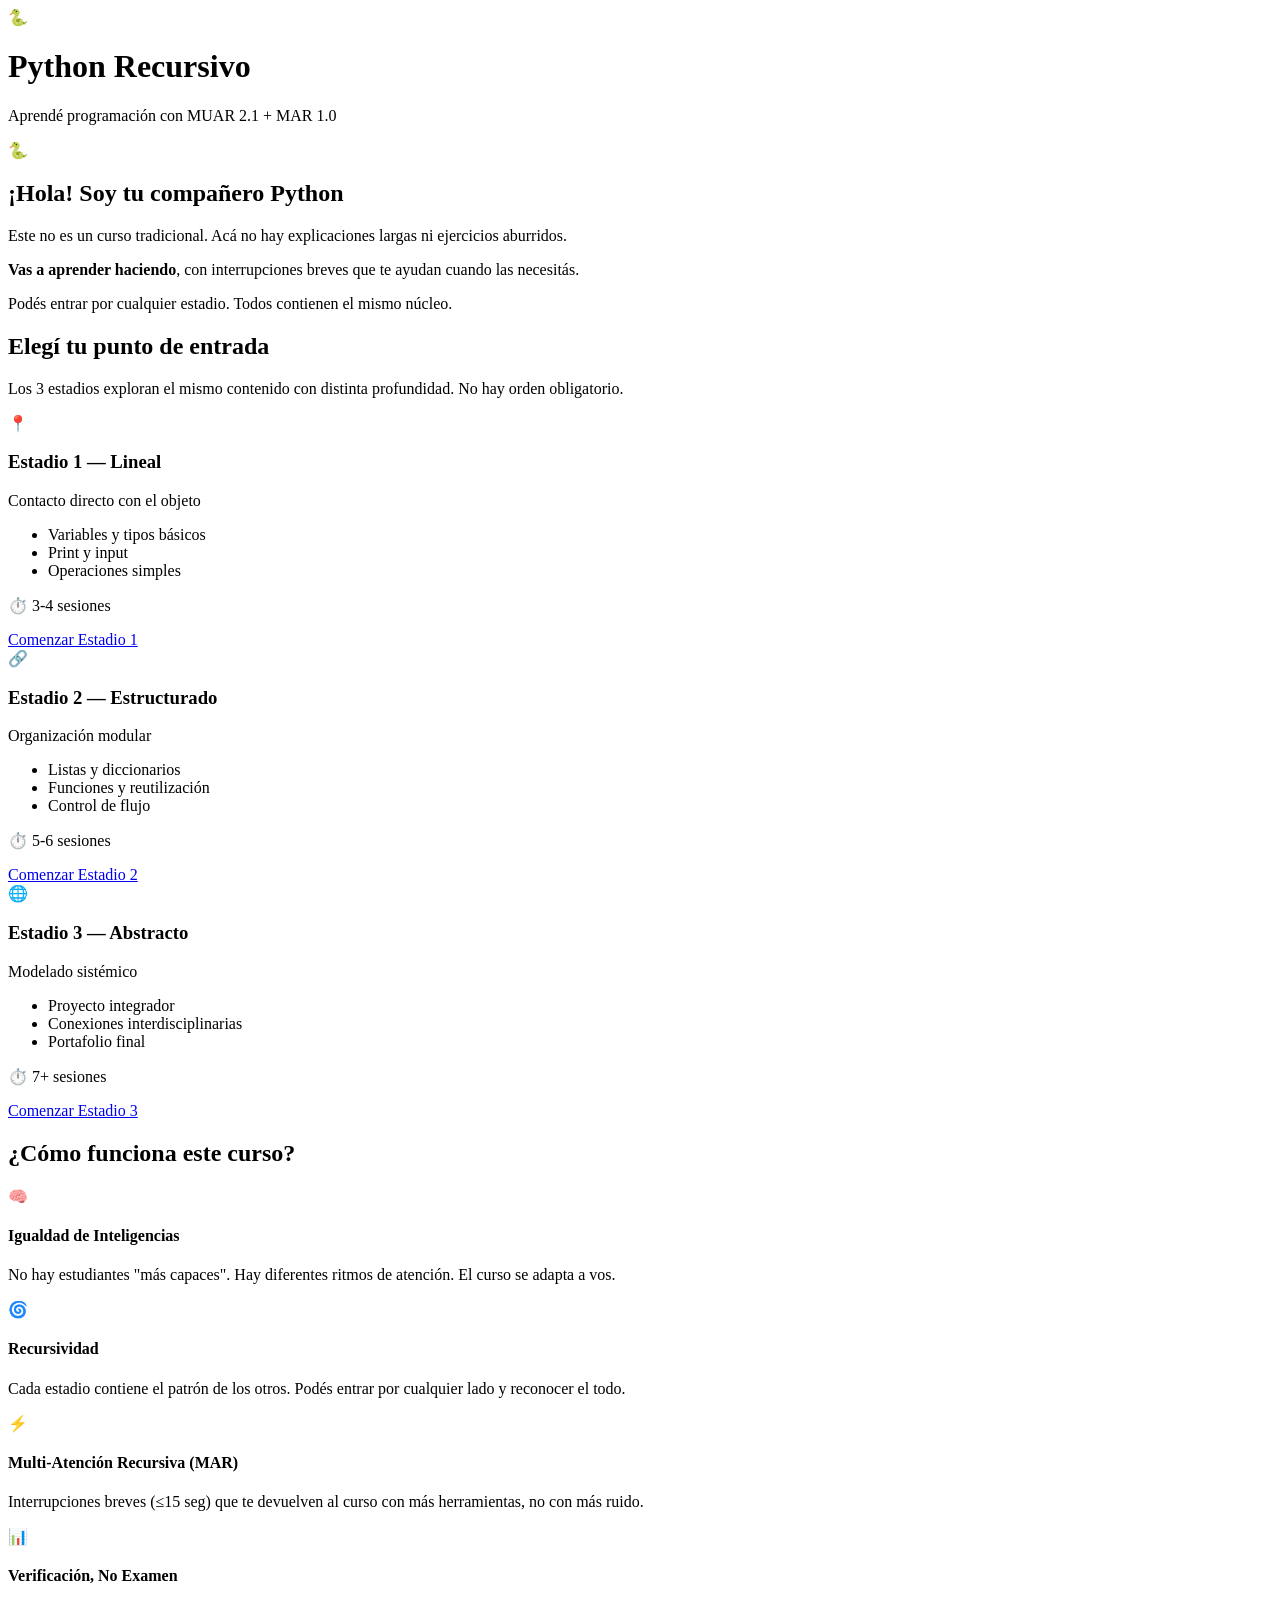
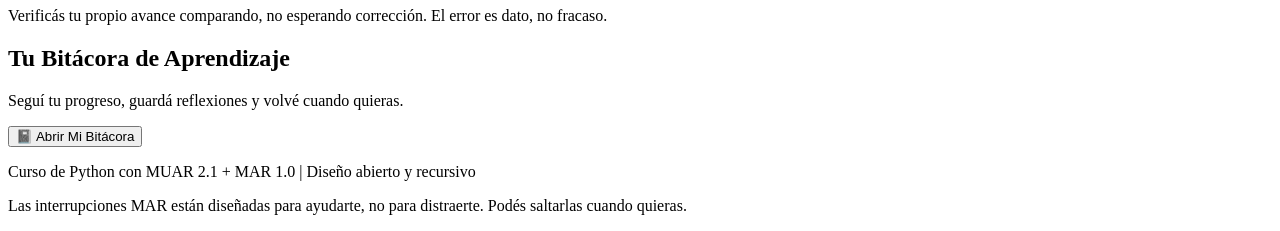
==== index.html @ 54443ed1 "Add files via upload" ====
<!DOCTYPE html>
<html lang="es">
<head>
    <meta charset="UTF-8">
    <meta name="viewport" content="width=device-width, initial-scale=1.0">
    <title>Python con MUAR + MAR | Curso Recursivo</title>
    <link rel="stylesheet" href="css/main.css">
    <link rel="icon" href="assets/images/python-favicon.png" type="image/png">
</head>
<body>
    <div class="app-container">
        <!-- HEADER -->
        <header class="main-header">
            <div class="logo">
                <span class="python-icon">🐍</span>
                <h1>Python Recursivo</h1>
            </div>
            <p class="tagline">Aprendé programación con MUAR 2.1 + MAR 1.0</p>
        </header>

        <!-- BIENVENIDA -->
        <section class="welcome-section">
            <div class="python-character">
                <div class="python-avatar">🐍</div>
                <div class="python-speech">
                    <h2>¡Hola! Soy tu compañero Python</h2>
                    <p>Este no es un curso tradicional. Acá no hay explicaciones largas ni ejercicios aburridos.</p>
                    <p><strong>Vas a aprender haciendo</strong>, con interrupciones breves que te ayudan cuando las necesitás.</p>
                    <p class="highlight">Podés entrar por cualquier estadio. Todos contienen el mismo núcleo.</p>
                </div>
            </div>
        </section>

        <!-- SELECCIÓN DE ESTADIO -->
        <section class="estadios-section">
            <h2>Elegí tu punto de entrada</h2>
            <p class="section-description">Los 3 estadios exploran el mismo contenido con distinta profundidad. No hay orden obligatorio.</p>
            
            <div class="estadios-grid">
                <!-- ESTADIO 1 -->
                <div class="estadio-card" data-estadio="1">
                    <div class="estadio-icon">📍</div>
                    <h3>Estadio 1 — Lineal</h3>
                    <p class="estadio-subtitle">Contacto directo con el objeto</p>
                    <ul class="estadio-features">
                        <li>Variables y tipos básicos</li>
                        <li>Print y input</li>
                        <li>Operaciones simples</li>
                    </ul>
                    <p class="estadio-time">⏱️ 3-4 sesiones</p>
                    <a href="estadio1/index.html" class="btn btn-primary">Comenzar Estadio 1</a>
                </div>

                <!-- ESTADIO 2 -->
                <div class="estadio-card" data-estadio="2">
                    <div class="estadio-icon">🔗</div>
                    <h3>Estadio 2 — Estructurado</h3>
                    <p class="estadio-subtitle">Organización modular</p>
                    <ul class="estadio-features">
                        <li>Listas y diccionarios</li>
                        <li>Funciones y reutilización</li>
                        <li>Control de flujo</li>
                    </ul>
                    <p class="estadio-time">⏱️ 5-6 sesiones</p>
                    <a href="estadio2/index.html" class="btn btn-primary">Comenzar Estadio 2</a>
                </div>

                <!-- ESTADIO 3 -->
                <div class="estadio-card" data-estadio="3">
                    <div class="estadio-icon">🌐</div>
                    <h3>Estadio 3 — Abstracto</h3>
                    <p class="estadio-subtitle">Modelado sistémico</p>
                    <ul class="estadio-features">
                        <li>Proyecto integrador</li>
                        <li>Conexiones interdisciplinarias</li>
                        <li>Portafolio final</li>
                    </ul>
                    <p class="estadio-time">⏱️ 7+ sesiones</p>
                    <a href="estadio3/index.html" class="btn btn-primary">Comenzar Estadio 3</a>
                </div>
            </div>
        </section>

        <!-- PRINCIPIOS MUAR + MAR -->
        <section class="principios-section">
            <h2>¿Cómo funciona este curso?</h2>
            <div class="principios-grid">
                <div class="principio-card">
                    <div class="principio-icon">🧠</div>
                    <h4>Igualdad de Inteligencias</h4>
                    <p>No hay estudiantes "más capaces". Hay diferentes ritmos de atención. El curso se adapta a vos.</p>
                </div>
                <div class="principio-card">
                    <div class="principio-icon">🌀</div>
                    <h4>Recursividad</h4>
                    <p>Cada estadio contiene el patrón de los otros. Podés entrar por cualquier lado y reconocer el todo.</p>
                </div>
                <div class="principio-icon">⚡</div>
                    <h4>Multi-Atención Recursiva (MAR)</h4>
                    <p>Interrupciones breves (≤15 seg) que te devuelven al curso con más herramientas, no con más ruido.</p>
                </div>
                <div class="principio-card">
                    <div class="principio-icon">📊</div>
                    <h4>Verificación, No Examen</h4>
                    <p>Verificás tu propio avance comparando, no esperando corrección. El error es dato, no fracaso.</p>
                </div>
            </div>
        </section>

        <!-- BITÁCORA ACCESO RÁPIDO -->
        <section class="bitacora-acceso">
            <h2>Tu Bitácora de Aprendizaje</h2>
            <p>Seguí tu progreso, guardá reflexiones y volvé cuando quieras.</p>
            <button class="btn btn-secondary" onclick="window.location.href='bitacora.html'">📓 Abrir Mi Bitácora</button>
        </section>

        <!-- FOOTER -->
        <footer class="main-footer">
            <p>Curso de Python con MUAR 2.1 + MAR 1.0 | Diseño abierto y recursivo</p>
            <p class="footer-note">Las interrupciones MAR están diseñadas para ayudarte, no para distraerte. Podés saltarlas cuando quieras.</p>
        </footer>
    </div>

    <script src="js/main.js"></script>
    <script src="js/progreso.js"></script>
</body>
</html>
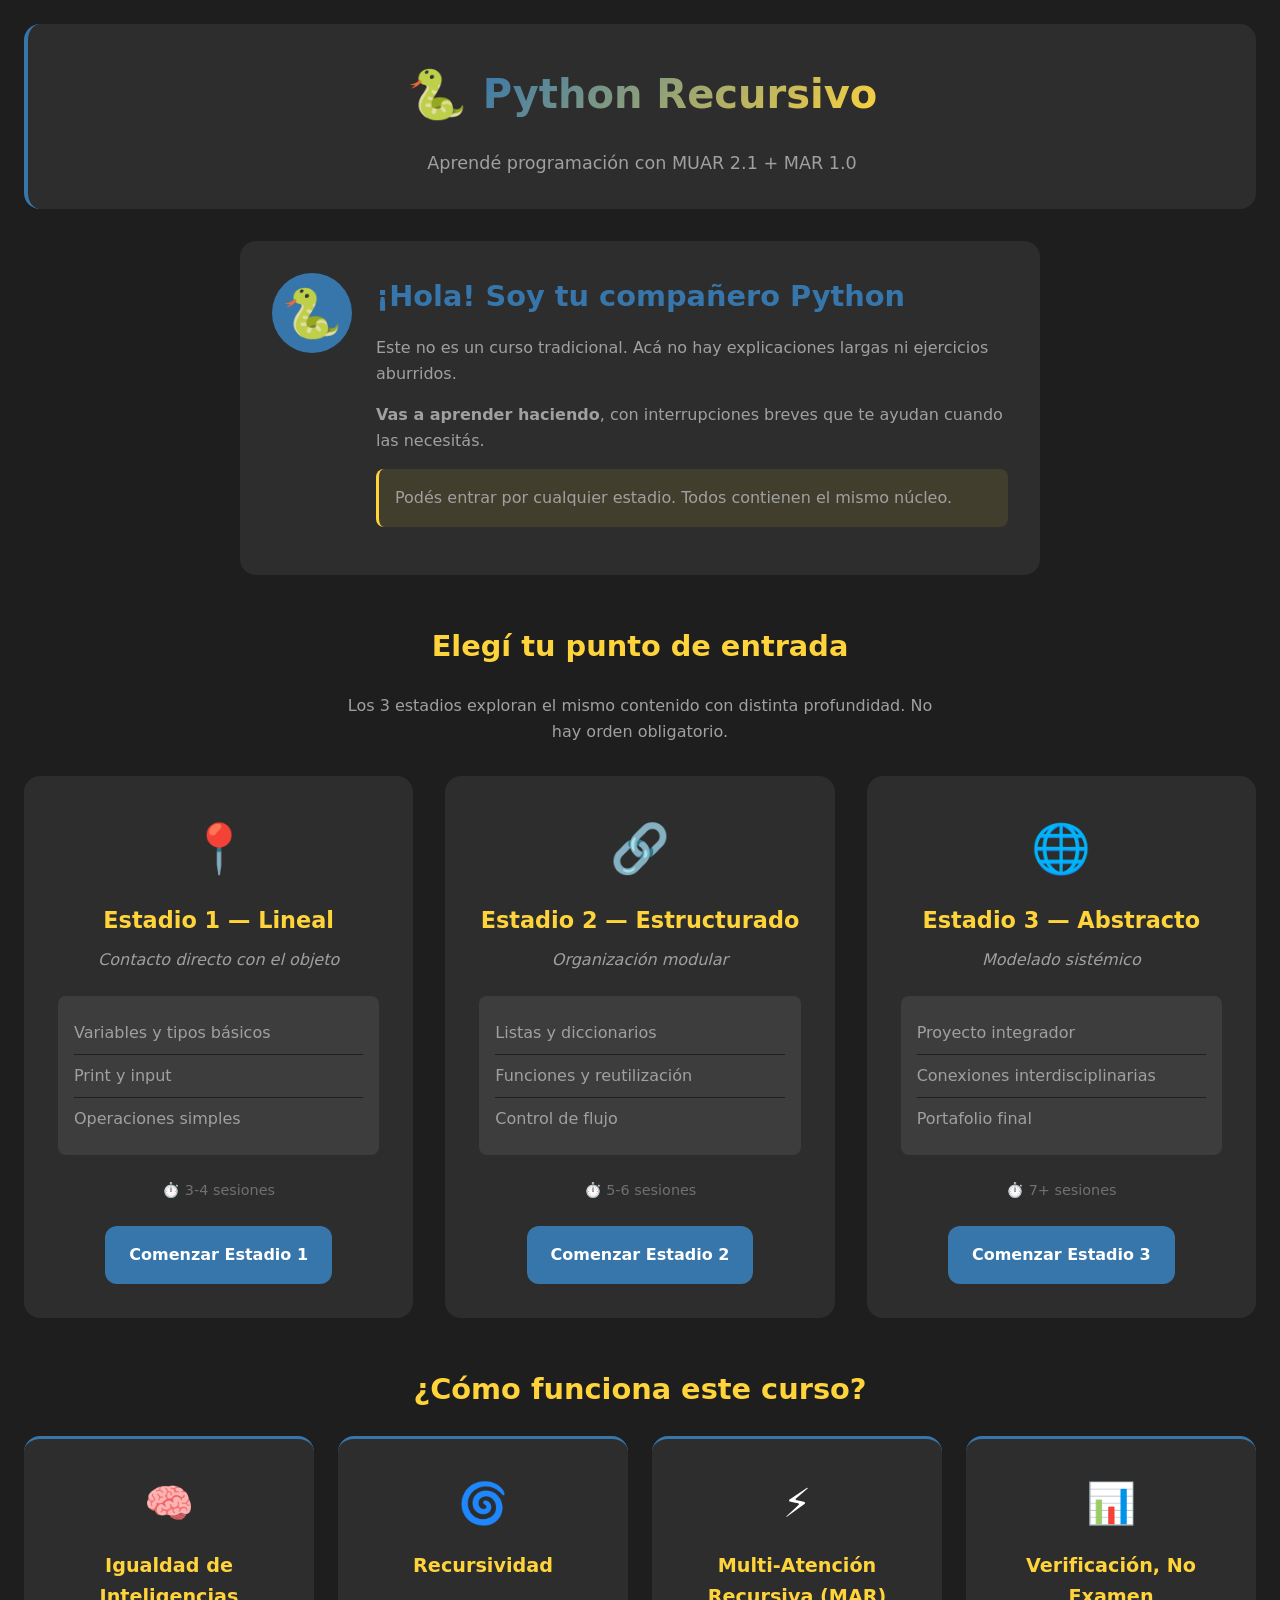
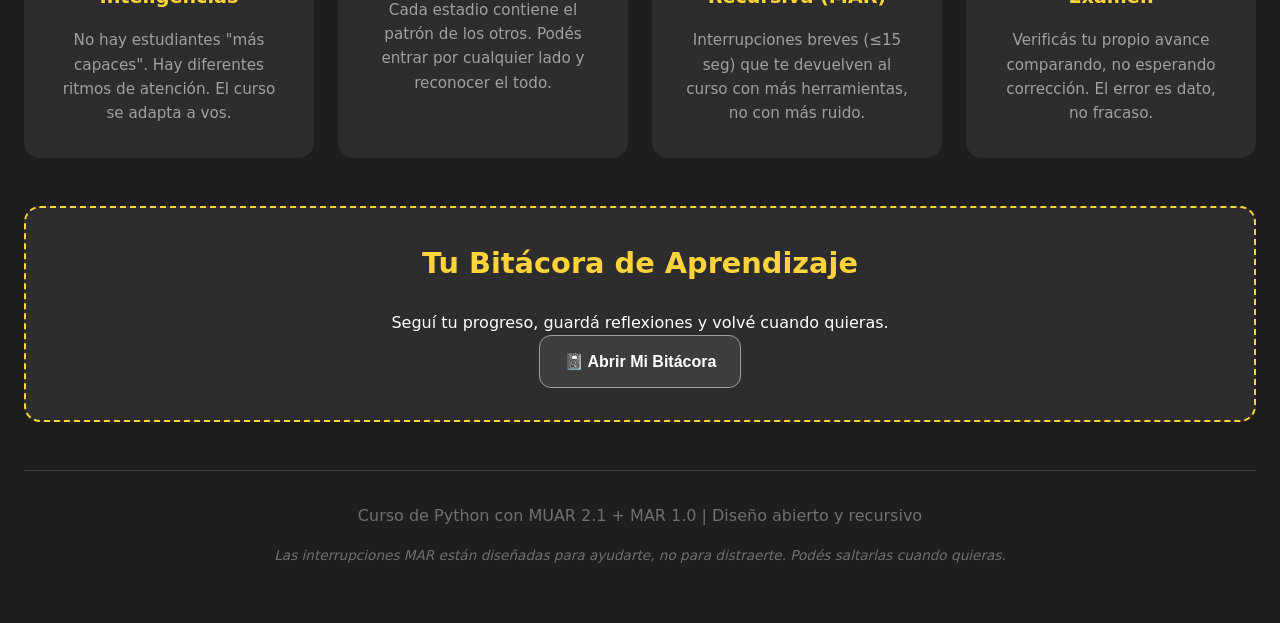
==== commit cf2eac19: "Fix HTML formatting and ensure proper structure" ====
--- a/index.html
+++ b/index.html
@@ -95,7 +95,8 @@
                     <h4>Recursividad</h4>
                     <p>Cada estadio contiene el patrón de los otros. Podés entrar por cualquier lado y reconocer el todo.</p>
                 </div>
-                <div class="principio-icon">⚡</div>
+                <div class="principio-card">
+                    <div class="principio-icon">⚡</div>
                     <h4>Multi-Atención Recursiva (MAR)</h4>
                     <p>Interrupciones breves (≤15 seg) que te devuelven al curso con más herramientas, no con más ruido.</p>
                 </div>
@@ -124,4 +125,4 @@
     <script src="js/main.js"></script>
     <script src="js/progreso.js"></script>
 </body>
-</html>+</html>
--- a/css/main.css
+++ b/css/main.css
@@ -0,0 +1,473 @@
+/* ========================================
+   VARIABLES GLOBALES
+   ======================================== */
+:root {
+    /* Colores Python */
+    --python-blue: #3776AB;
+    --python-yellow: #FFD43B;
+    --python-dark: #2b5b84;
+    
+    /* Colores UI */
+    --bg-primary: #1e1e1e;
+    --bg-secondary: #2d2d2d;
+    --bg-tertiary: #3d3d3d;
+    --text-primary: #ffffff;
+    --text-secondary: #a0a0a0;
+    --text-muted: #707070;
+    
+    /* Estados */
+    --success: #4CAF50;
+    --error: #F44336;
+    --warning: #FF9800;
+    --info: #2196F3;
+    
+    /* Espaciado */
+    --spacing-xs: 8px;
+    --spacing-sm: 16px;
+    --spacing-md: 24px;
+    --spacing-lg: 32px;
+    --spacing-xl: 48px;
+    
+    /* Bordes */
+    --radius-sm: 8px;
+    --radius-md: 12px;
+    --radius-lg: 16px;
+    --radius-xl: 24px;
+    
+    /* Transiciones */
+    --transition-fast: 0.2s ease;
+    --transition-normal: 0.3s ease;
+    --transition-slow: 0.5s ease;
+}
+
+/* ========================================
+   RESET Y BASE
+   ======================================== */
+* {
+    margin: 0;
+    padding: 0;
+    box-sizing: border-box;
+}
+
+body {
+    font-family: 'Segoe UI', system-ui, -apple-system, sans-serif;
+    background: var(--bg-primary);
+    color: var(--text-primary);
+    line-height: 1.6;
+    min-height: 100vh;
+}
+
+.app-container {
+    max-width: 1400px;
+    margin: 0 auto;
+    padding: var(--spacing-md);
+}
+
+/* ========================================
+   HEADER
+   ======================================== */
+.main-header {
+    background: var(--bg-secondary);
+    padding: var(--spacing-lg);
+    border-radius: var(--radius-lg);
+    margin-bottom: var(--spacing-lg);
+    border-left: 4px solid var(--python-blue);
+    text-align: center;
+}
+
+.logo {
+    display: flex;
+    align-items: center;
+    justify-content: center;
+    gap: var(--spacing-sm);
+    margin-bottom: var(--spacing-sm);
+}
+
+.python-icon {
+    font-size: 3rem;
+}
+
+.logo h1 {
+    font-size: 2.5rem;
+    background: linear-gradient(135deg, var(--python-blue), var(--python-yellow));
+    -webkit-background-clip: text;
+    -webkit-text-fill-color: transparent;
+    background-clip: text;
+}
+
+.tagline {
+    color: var(--text-secondary);
+    font-size: 1.1rem;
+}
+
+/* ========================================
+   SECCIONES
+   ======================================== */
+section {
+    margin-bottom: var(--spacing-xl);
+}
+
+h2 {
+    font-size: 1.8rem;
+    margin-bottom: var(--spacing-md);
+    color: var(--python-yellow);
+    text-align: center;
+}
+
+.section-description {
+    text-align: center;
+    color: var(--text-secondary);
+    max-width: 600px;
+    margin: 0 auto var(--spacing-lg);
+}
+
+/* ========================================
+   PYTHON CHARACTER
+   ======================================== */
+.python-character {
+    display: flex;
+    align-items: flex-start;
+    gap: var(--spacing-md);
+    background: var(--bg-secondary);
+    padding: var(--spacing-lg);
+    border-radius: var(--radius-lg);
+    margin-bottom: var(--spacing-lg);
+    max-width: 800px;
+    margin-left: auto;
+    margin-right: auto;
+}
+
+.python-avatar {
+    width: 80px;
+    height: 80px;
+    background: var(--python-blue);
+    border-radius: 50%;
+    display: flex;
+    align-items: center;
+    justify-content: center;
+    font-size: 3rem;
+    flex-shrink: 0;
+}
+
+.python-speech {
+    flex: 1;
+}
+
+.python-speech h2 {
+    text-align: left;
+    margin-bottom: var(--spacing-sm);
+    color: var(--python-blue);
+}
+
+.python-speech p {
+    margin-bottom: var(--spacing-sm);
+    color: var(--text-secondary);
+}
+
+.highlight {
+    background: rgba(255, 212, 59, 0.1);
+    padding: var(--spacing-sm);
+    border-radius: var(--radius-sm);
+    border-left: 3px solid var(--python-yellow);
+    color: var(--text-primary);
+}
+
+/* ========================================
+   ESTADIOS GRID
+   ======================================== */
+.estadios-grid {
+    display: grid;
+    grid-template-columns: repeat(auto-fit, minmax(300px, 1fr));
+    gap: var(--spacing-lg);
+    margin-top: var(--spacing-lg);
+}
+
+.estadio-card {
+    background: var(--bg-secondary);
+    padding: var(--spacing-lg);
+    border-radius: var(--radius-lg);
+    border: 2px solid transparent;
+    transition: all var(--transition-normal);
+    text-align: center;
+}
+
+.estadio-card:hover {
+    border-color: var(--python-blue);
+    transform: translateY(-5px);
+    box-shadow: 0 10px 30px rgba(55, 118, 171, 0.3);
+}
+
+.estadio-icon {
+    font-size: 3rem;
+    margin-bottom: var(--spacing-sm);
+}
+
+.estadio-card h3 {
+    font-size: 1.4rem;
+    margin-bottom: var(--spacing-xs);
+    color: var(--python-yellow);
+}
+
+.estadio-subtitle {
+    color: var(--text-secondary);
+    margin-bottom: var(--spacing-md);
+    font-style: italic;
+}
+
+.estadio-features {
+    list-style: none;
+    text-align: left;
+    margin-bottom: var(--spacing-md);
+    padding: var(--spacing-sm);
+    background: var(--bg-tertiary);
+    border-radius: var(--radius-sm);
+}
+
+.estadio-features li {
+    padding: var(--spacing-xs) 0;
+    color: var(--text-secondary);
+    border-bottom: 1px solid var(--bg-primary);
+}
+
+.estadio-features li:last-child {
+    border-bottom: none;
+}
+
+.estadio-time {
+    color: var(--text-muted);
+    font-size: 0.9rem;
+    margin-bottom: var(--spacing-md);
+}
+
+/* ========================================
+   BOTONES
+   ======================================== */
+.btn {
+    display: inline-block;
+    padding: var(--spacing-sm) var(--spacing-md);
+    border-radius: var(--radius-md);
+    font-size: 1rem;
+    font-weight: 600;
+    text-decoration: none;
+    cursor: pointer;
+    transition: all var(--transition-fast);
+    border: none;
+}
+
+.btn-primary {
+    background: var(--python-blue);
+    color: white;
+}
+
+.btn-primary:hover {
+    background: var(--python-dark);
+    transform: translateY(-2px);
+}
+
+.btn-secondary {
+    background: var(--bg-tertiary);
+    color: var(--text-primary);
+    border: 1px solid var(--text-secondary);
+}
+
+.btn-secondary:hover {
+    background: var(--bg-secondary);
+    border-color: var(--python-blue);
+}
+
+.btn-success {
+    background: var(--success);
+    color: white;
+}
+
+.btn-warning {
+    background: var(--warning);
+    color: white;
+}
+
+/* ========================================
+   PRINCIPIOS GRID
+   ======================================== */
+.principios-grid {
+    display: grid;
+    grid-template-columns: repeat(auto-fit, minmax(250px, 1fr));
+    gap: var(--spacing-md);
+}
+
+.principio-card {
+    background: var(--bg-secondary);
+    padding: var(--spacing-lg);
+    border-radius: var(--radius-lg);
+    text-align: center;
+    border-top: 3px solid var(--python-blue);
+}
+
+.principio-icon {
+    font-size: 2.5rem;
+    margin-bottom: var(--spacing-sm);
+}
+
+.principio-card h4 {
+    font-size: 1.2rem;
+    margin-bottom: var(--spacing-sm);
+    color: var(--python-yellow);
+}
+
+.principio-card p {
+    color: var(--text-secondary);
+    font-size: 0.95rem;
+}
+
+/* ========================================
+   BITÁCORA ACCESO
+   ======================================== */
+.bitacora-acceso {
+    background: var(--bg-secondary);
+    padding: var(--spacing-lg);
+    border-radius: var(--radius-lg);
+    text-align: center;
+    border: 2px dashed var(--python-yellow);
+}
+
+/* ========================================
+   FOOTER
+   ======================================== */
+.main-footer {
+    margin-top: var(--spacing-xl);
+    padding: var(--spacing-lg);
+    text-align: center;
+    color: var(--text-muted);
+    border-top: 1px solid var(--bg-tertiary);
+}
+
+.footer-note {
+    font-size: 0.85rem;
+    margin-top: var(--spacing-sm);
+    font-style: italic;
+}
+
+/* ========================================
+   RESPONSIVE
+   ======================================== */
+@media (max-width: 768px) {
+    .app-container {
+        padding: var(--spacing-sm);
+    }
+    
+    .logo h1 {
+        font-size: 1.8rem;
+    }
+    
+    .python-character {
+        flex-direction: column;
+        align-items: center;
+        text-align: center;
+    }
+    
+    .python-speech h2 {
+        text-align: center;
+    }
+    
+    .estadios-grid {
+        grid-template-columns: 1fr;
+    }
+    
+    .principios-grid {
+        grid-template-columns: 1fr;
+    }
+}
+
+/* ========================================
+   ANIMACIONES
+   ======================================== */
+@keyframes fadeIn {
+    from {
+        opacity: 0;
+        transform: translateY(20px);
+    }
+    to {
+        opacity: 1;
+        transform: translateY(0);
+    }
+}
+
+section {
+    animation: fadeIn var(--transition-slow);
+}
+
+/* ========================================
+   MAR BURST MODAL (Global)
+   ======================================== */
+.mar-burst-modal {
+    position: fixed;
+    top: 0;
+    left: 0;
+    width: 100%;
+    height: 100%;
+    background: rgba(0, 0, 0, 0.9);
+    display: none;
+    justify-content: center;
+    align-items: center;
+    z-index: 9999;
+}
+
+.mar-burst-modal.active {
+    display: flex;
+}
+
+.burst-content {
+    background: var(--bg-secondary);
+    border-radius: var(--radius-xl);
+    padding: var(--spacing-xl);
+    max-width: 500px;
+    width: 90%;
+    text-align: center;
+    border: 3px solid var(--python-yellow);
+    animation: slideIn var(--transition-normal);
+    position: relative;
+}
+
+@keyframes slideIn {
+    from {
+        transform: translateY(-50px);
+        opacity: 0;
+    }
+    to {
+        transform: translateY(0);
+        opacity: 1;
+    }
+}
+
+.burst-close {
+    position: absolute;
+    top: var(--spacing-sm);
+    right: var(--spacing-sm);
+    background: none;
+    border: none;
+    color: var(--text-muted);
+    font-size: 1.5rem;
+    cursor: pointer;
+    padding: var(--spacing-xs);
+}
+
+.burst-close:hover {
+    color: var(--text-primary);
+}
+
+.burst-timer {
+    background: var(--bg-tertiary);
+    padding: var(--spacing-xs) var(--spacing-sm);
+    border-radius: 20px;
+    display: inline-block;
+    margin-bottom: var(--spacing-md);
+    font-size: 0.85rem;
+    color: var(--text-muted);
+}
+
+.burst-actions {
+    display: flex;
+    gap: var(--spacing-sm);
+    justify-content: center;
+    flex-wrap: wrap;
+    margin-top: var(--spacing-md);
+}
